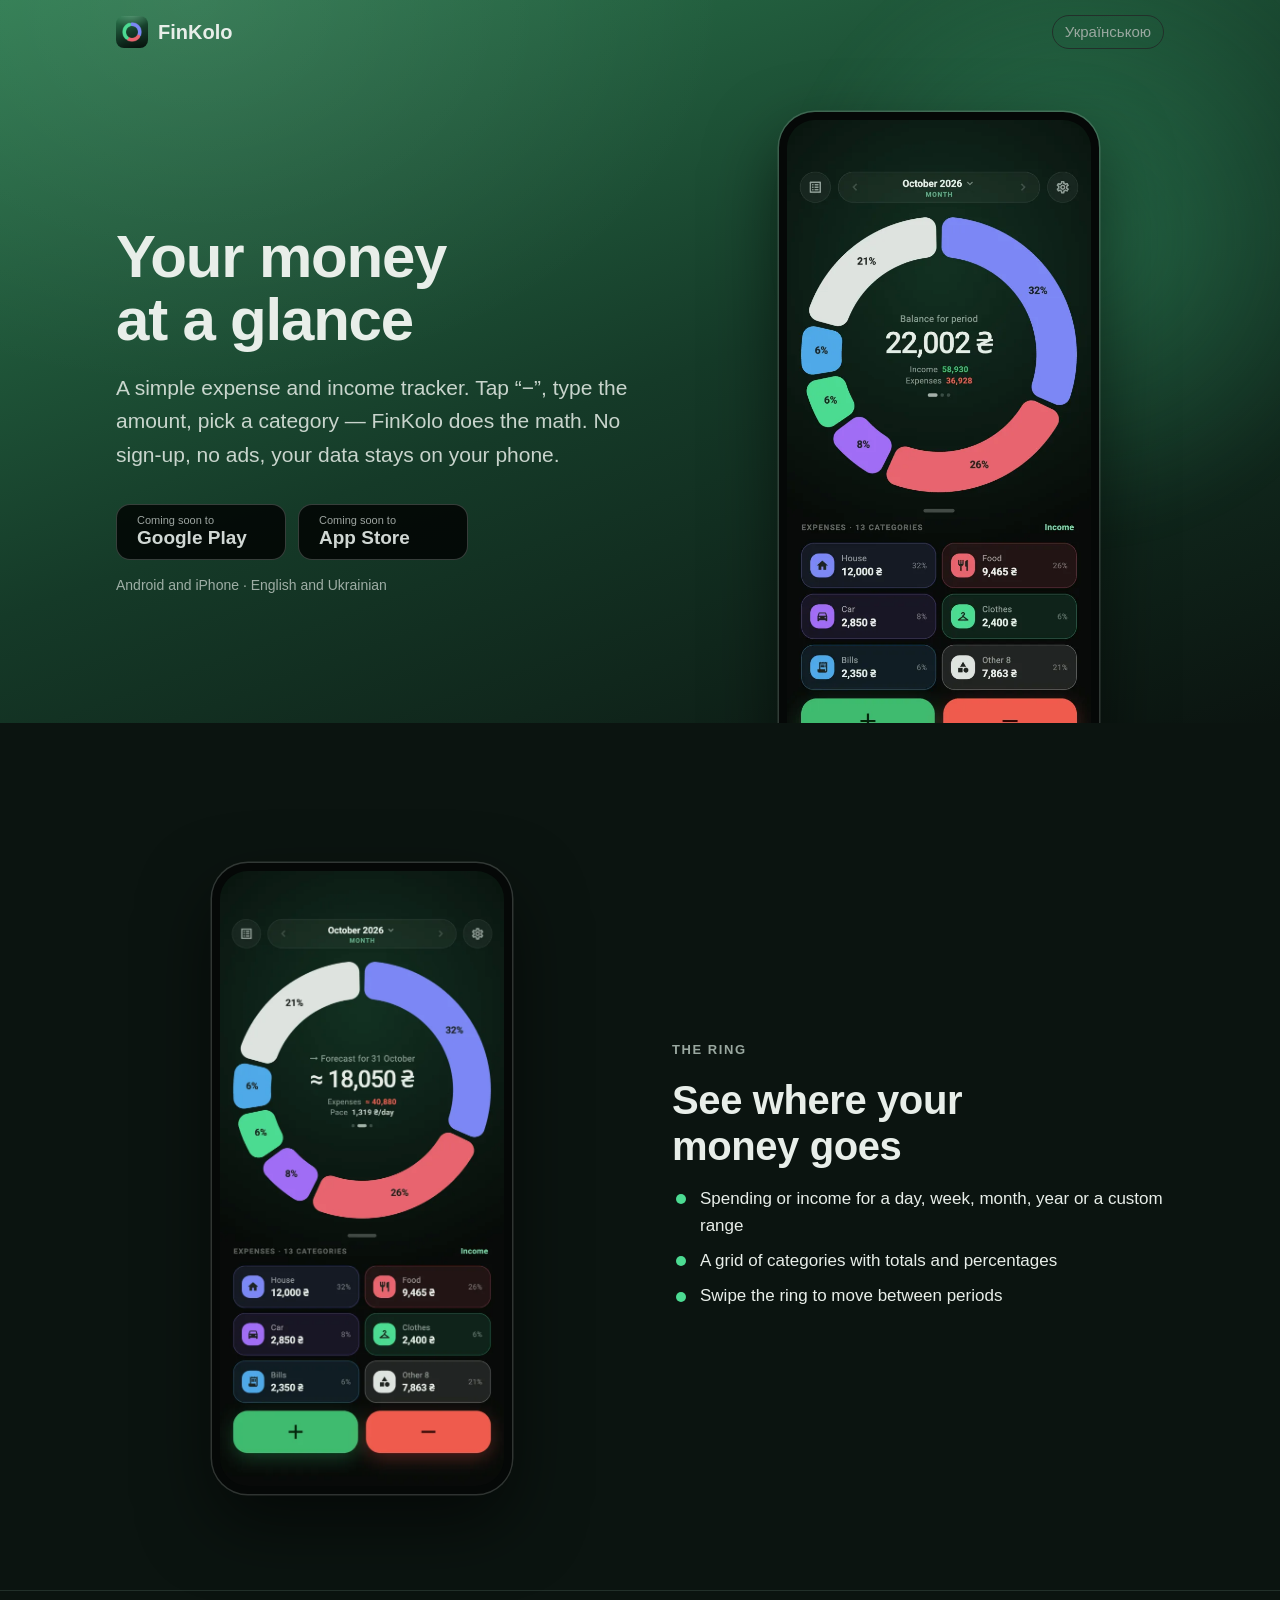
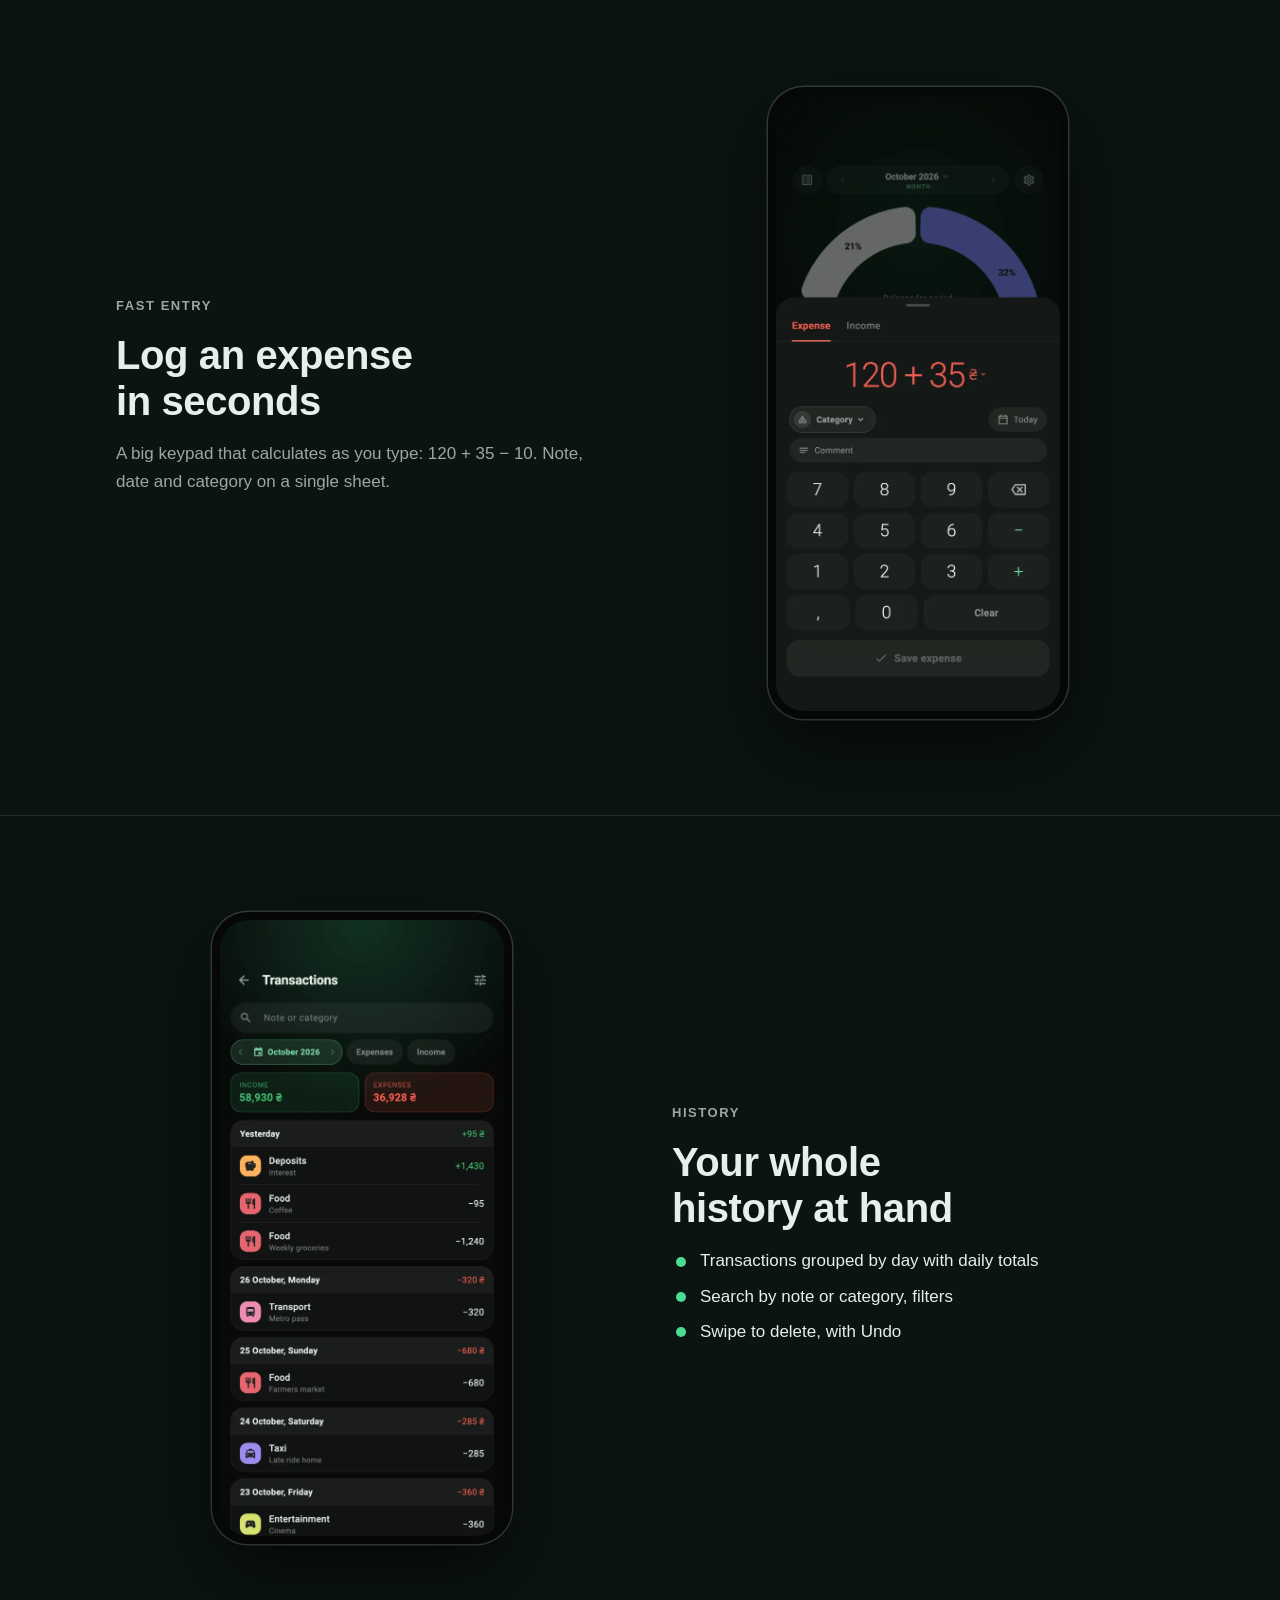
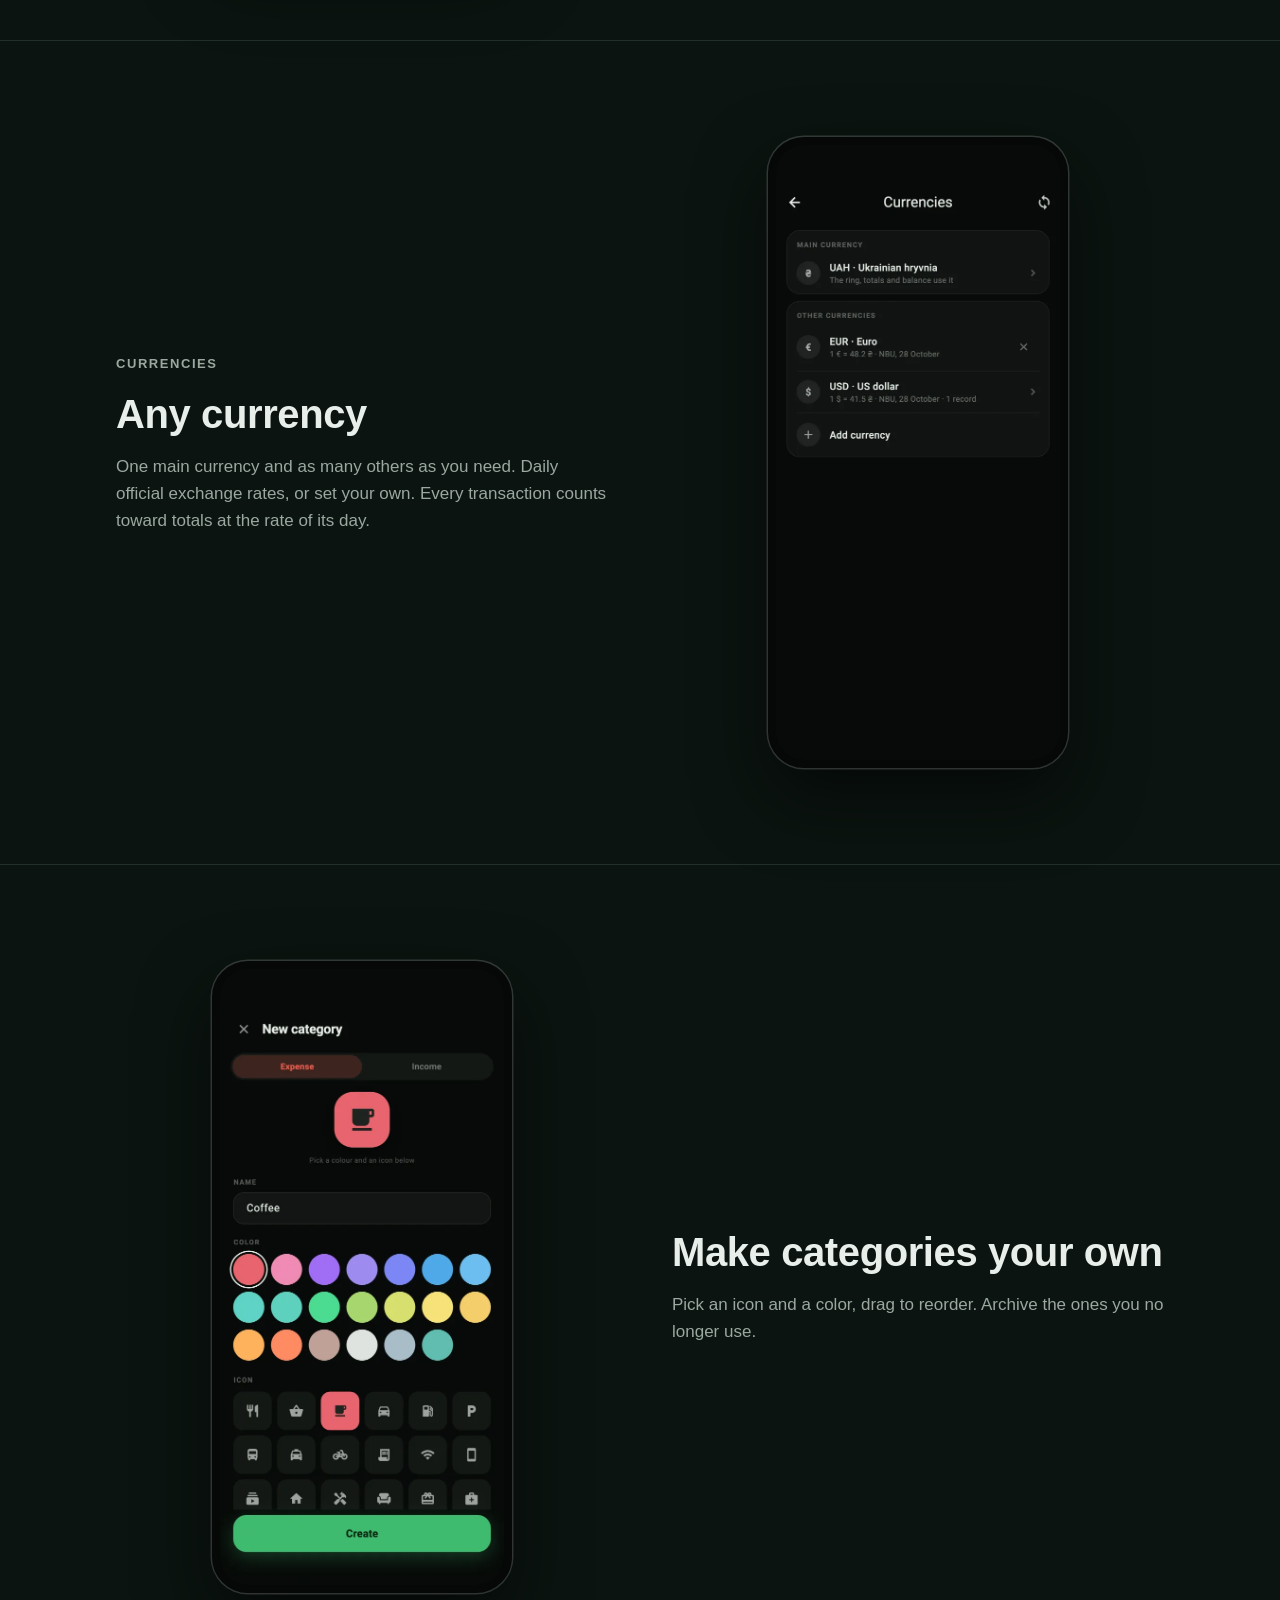
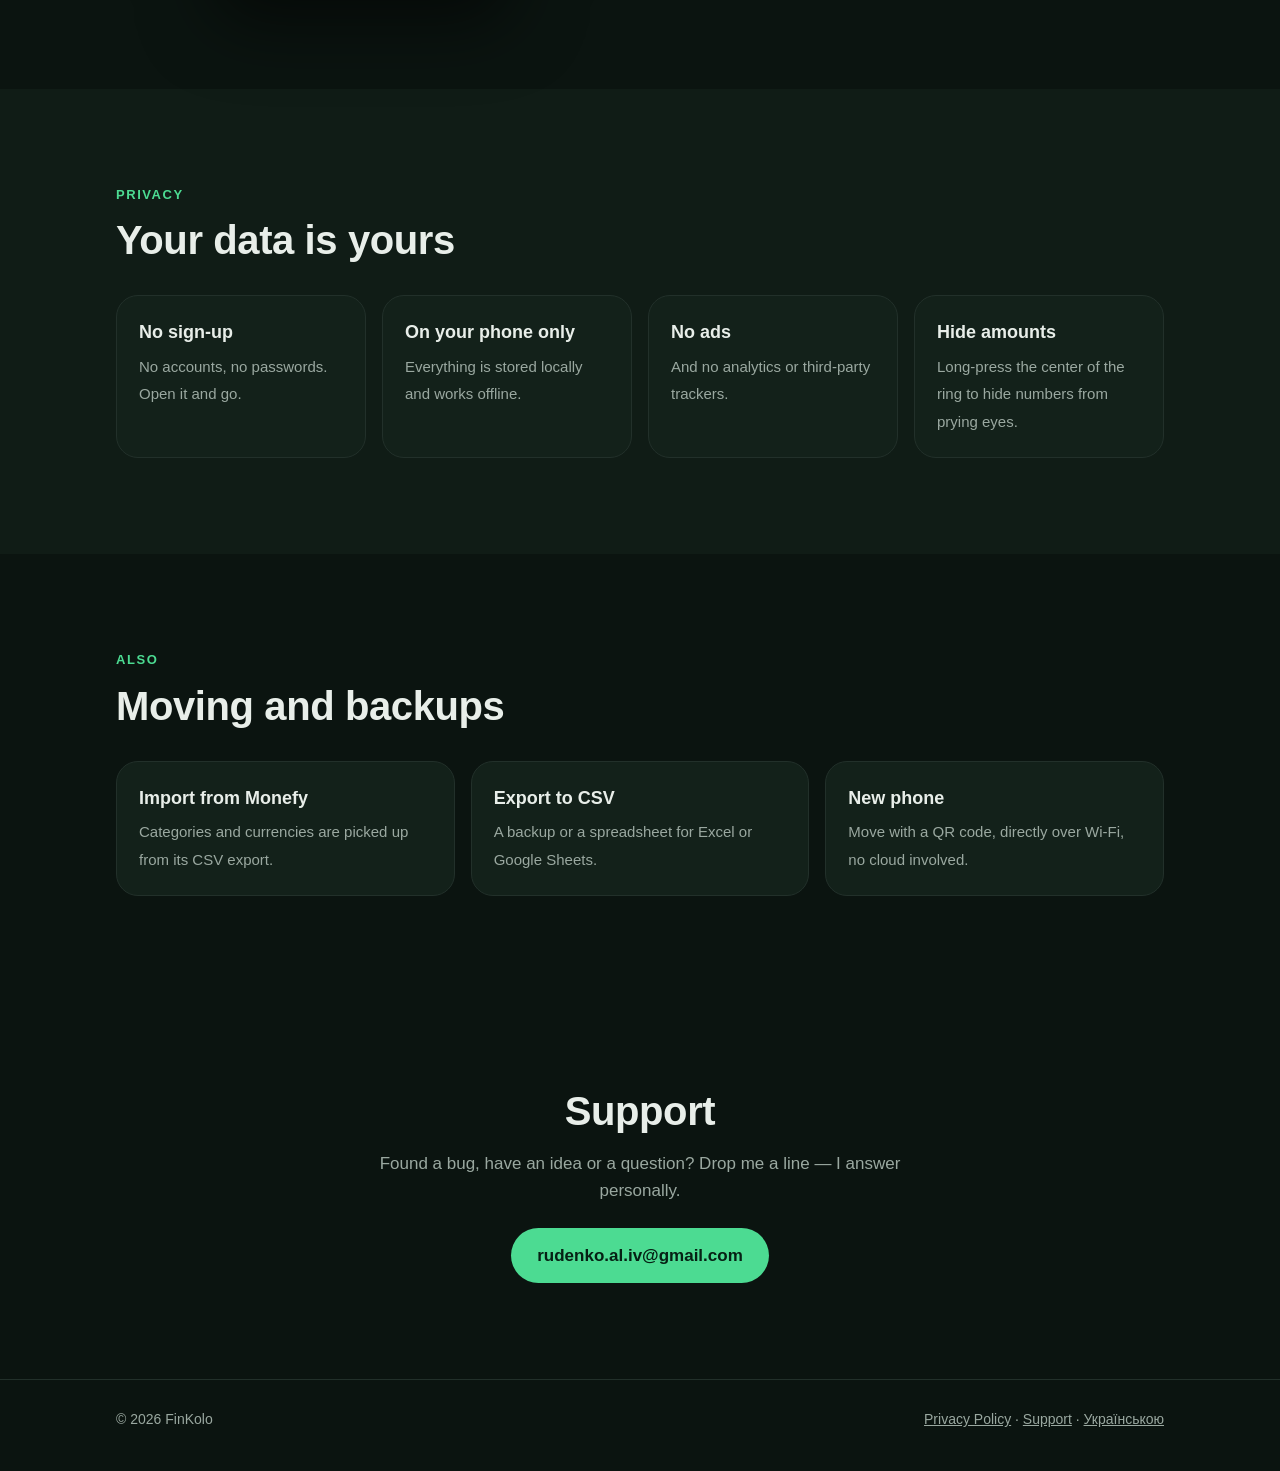
==== en/index.html @ 5a849041 "init" ====
<!doctype html>
<html lang="en">

<head>
  <meta charset="utf-8">
  <meta name="viewport" content="width=device-width, initial-scale=1">
  <title>FinKolo — expense tracker, no sign-up</title>
  <meta name="description"
    content="Your money at a glance. A simple expense and income tracker for Android and iOS: no sign-up, no ads, your data stays on your phone.">
  <meta name="theme-color" content="#153a28">
  <link rel="icon" href="../assets/favicon.png">
  <link rel="apple-touch-icon" href="../assets/icon.png">
  <link rel="alternate" hreflang="uk" href="../">
  <link rel="alternate" hreflang="en" href="./">
  <meta property="og:type" content="website">
  <meta property="og:title" content="FinKolo — Expense Tracker">
  <meta property="og:description" content="Your money at a glance. No sign-up, your data stays on your phone.">
  <meta property="og:image" content="../assets/og_en.jpg">
  <meta name="twitter:card" content="summary_large_image">
  <link rel="stylesheet" href="../assets/style.css">
  <script>document.documentElement.classList.add('js')</script>
  <script src="../assets/site.js" defer></script>
</head>

<body>

  <header class="top">
    <div class="wrap">
      <a class="logo" href="./"><img src="../assets/icon.png" alt="">FinKolo</a>
      <a class="lang" href="../" hreflang="uk" lang="uk">Українською</a>
    </div>
  </header>

  <div class="hero">
    <div class="wrap">
      <div>
        <h1>Your money at&nbsp;a&nbsp;glance</h1>
        <p class="lead">A simple expense and income tracker. Tap “−”, type the amount, pick a category — FinKolo does
          the math. No sign-up, no ads, your data stays on your phone.</p>
        <div class="stores">
          <a class="store" aria-disabled="true"><small>Coming soon to</small><b>Google Play</b></a>
          <a class="store" aria-disabled="true"><small>Coming soon to</small><b>App Store</b></a>
        </div>
        <p class="note">Android and iPhone · English and Ukrainian</p>
      </div>
      <div class="phone"><img src="../assets/shots/en/01_home.webp" width="600" height="1301"
          alt="Home screen: a spending ring for October and a grid of categories"></div>
    </div>
  </div>

  <section class="feature">
    <div class="wrap">
      <div class="text">
        <p class="eyebrow">The ring</p>
        <h2>See where your money goes</h2>
        <ul class="ticks">
          <li>Spending or income for a day, week, month, year or a custom range</li>
          <li>A grid of categories with totals and percentages</li>
          <li>Swipe the ring to move between periods</li>
        </ul>
      </div>
      <div class="phone"><img src="../assets/shots/en/03_forecast.webp" width="600" height="1301"
          alt="Month-end balance forecast in the middle of the ring" loading="lazy"></div>
    </div>
  </section>

  <section class="feature">
    <div class="wrap">
      <div class="text">
        <p class="eyebrow">Fast entry</p>
        <h2>Log an expense in seconds</h2>
        <p>A big keypad that calculates as you type: 120 + 35 − 10. Note, date and category on a single sheet.</p>
      </div>
      <div class="phone"><img src="../assets/shots/en/02_entry.webp" width="600" height="1301"
          alt="Amount entry screen with a built-in calculator" loading="lazy"></div>
    </div>
  </section>

  <section class="feature">
    <div class="wrap">
      <div class="text">
        <p class="eyebrow">History</p>
        <h2>Your whole history at hand</h2>
        <ul class="ticks">
          <li>Transactions grouped by day with daily totals</li>
          <li>Search by note or category, filters</li>
          <li>Swipe to delete, with Undo</li>
        </ul>
      </div>
      <div class="phone"><img src="../assets/shots/en/04_transactions.webp" width="600" height="1301"
          alt="Transaction list grouped by day" loading="lazy"></div>
    </div>
  </section>

  <section class="feature">
    <div class="wrap">
      <div class="text">
        <p class="eyebrow">Currencies</p>
        <h2>Any currency</h2>
        <p>One main currency and as many others as you need. Daily official exchange rates, or set your own. Every
          transaction counts toward totals at the rate of its day.</p>
      </div>
      <div class="phone"><img src="../assets/shots/en/06_currencies.webp" width="600" height="1301"
          alt="Currency list with exchange rates" loading="lazy"></div>
    </div>
  </section>

  <section class="feature">
    <div class="wrap">
      <div class="text">
        <p class="eyebrow">Categories</p>
        <h2>Make categories your own</h2>
        <p>Pick an icon and a color, drag to reorder. Archive the ones you no longer use.</p>
      </div>
      <div class="phone"><img src="../assets/shots/en/07_category_edit.webp" width="600" height="1301"
          alt="Editing a category: icon and color" loading="lazy"></div>
    </div>
  </section>

  <section class="privacy">
    <div class="wrap">
      <p class="eyebrow">Privacy</p>
      <h2>Your data is yours</h2>
      <div class="cards">
        <div class="card"><b>No sign-up</b><span>No accounts, no passwords. Open it and go.</span></div>
        <div class="card"><b>On your phone only</b><span>Everything is stored locally and works offline.</span></div>
        <div class="card"><b>No ads</b><span>And no analytics or third-party trackers.</span></div>
        <div class="card"><b>Hide amounts</b><span>Long-press the center of the ring to hide numbers from prying
            eyes.</span></div>
      </div>
    </div>
  </section>

  <section class="more">
    <div class="wrap">
      <p class="eyebrow">Also</p>
      <h2>Moving and backups</h2>
      <div class="cards">
        <div class="card"><b>Import from Monefy</b><span>Categories and currencies are picked up from its CSV
            export.</span></div>
        <div class="card"><b>Export to CSV</b><span>A backup or a spreadsheet for Excel or Google Sheets.</span></div>
        <div class="card"><b>New phone</b><span>Move with a QR code, directly over Wi‑Fi, no cloud involved.</span>
        </div>
      </div>
    </div>
  </section>

  <section class="support" id="support">
    <div class="wrap">
      <h2>Support</h2>
      <p>Found a bug, have an idea or a question? Drop me a line — I answer personally.</p>
      <a class="btn" href="mailto:rudenko.al.iv@gmail.com">rudenko.al.iv@gmail.com</a>
    </div>
  </section>

  <footer>
    <div class="wrap">
      <span>© 2026 FinKolo</span>
      <span><a href="../privacy/#en">Privacy Policy</a> · <a href="#support">Support</a> · <a href="../" hreflang="uk"
          lang="uk">Українською</a></span>
    </div>
  </footer>

</body>

</html>
---- assets/style.css ----
:root {
  --bg: #0b1410;
  --bg-2: #101c16;
  --fg: #e8eee9;
  --muted: #9aa8a0;
  --accent: #4cdb92;
  --line: #22302a;
  --card: #13211a;
  --radius: 22px;
}

* { box-sizing: border-box; }
html { scroll-behavior: smooth; }
body {
  margin: 0;
  background: var(--bg);
  color: var(--fg);
  font: 17px/1.6 -apple-system, BlinkMacSystemFont, "Segoe UI", Roboto, sans-serif;
  -webkit-font-smoothing: antialiased;
}
img { display: block; max-width: 100%; }
a { color: var(--accent); }
.wrap { max-width: 1080px; margin: 0 auto; padding: 0 16px; }

/* Шапка */
header.top { position: absolute; inset: 0 0 auto; z-index: 2; }
header.top .wrap { display: flex; align-items: center; justify-content: space-between; height: 64px; }
.logo { display: flex; align-items: center; gap: 10px; color: var(--fg); text-decoration: none; font-weight: 800; font-size: 20px; }
.logo img { width: 32px; height: 32px; border-radius: 8px; }
.lang { color: var(--muted); font-size: 15px; text-decoration: none; border: 1px solid var(--line); border-radius: 999px; padding: 4px 12px; }
.lang:hover { color: var(--fg); }

/* Hero */
.hero {
  position: relative;
  overflow: hidden;
  padding: 112px 0 0;
  background:
    radial-gradient(70% 90% at 15% 0%, rgba(255,255,255,.08), transparent 60%),
    linear-gradient(160deg, #2c7a4f 0%, #153a28 52%, var(--bg) 100%);
}
.hero .wrap { display: grid; grid-template-columns: 1.1fr .9fr; gap: 48px; align-items: center; }
.hero h1 { font-size: clamp(36px, 6vw, 60px); line-height: 1.05; letter-spacing: -.02em; margin: 0 0 20px; text-wrap: balance; }
.hero .lead { font-size: clamp(18px, 2.2vw, 21px); color: rgba(232,238,233,.85); margin: 0 0 32px; max-width: 30em; }
.hero .phone { justify-self: center; width: min(320px, 78vw); margin-bottom: -64px; }

.stores { display: flex; flex-wrap: wrap; gap: 12px; }
.store {
  display: inline-flex; flex-direction: column; justify-content: center;
  min-width: 170px; height: 56px; padding: 0 20px;
  border-radius: 14px; background: #000; color: #fff; text-decoration: none;
  border: 1px solid rgba(255,255,255,.25); line-height: 1.15;
}
.store small { font-size: 11px; opacity: .75; }
.store b { font-size: 19px; font-weight: 600; }
.store[aria-disabled="true"] { cursor: default; opacity: .8; }
.note { margin-top: 14px; font-size: 14px; color: rgba(232,238,233,.65); }

/* Рамка телефона */
.phone {
  border-radius: 36px;
  border: 8px solid #050807;
  box-shadow: 0 0 0 1.5px rgba(255,255,255,.16), 0 30px 70px rgba(0,0,0,.55);
  overflow: hidden;
  background: #050807;
}
.phone img { width: 100%; height: auto; aspect-ratio: 1290 / 2796; }

/* Фічі */
section { padding: 96px 0; }
.hero + section { padding-top: 140px; }
.feature .wrap { display: grid; grid-template-columns: 1fr 1fr; gap: 64px; align-items: center; }
.feature:nth-of-type(odd) .text { order: 2; }
.feature .phone { width: min(300px, 74vw); justify-self: center; }
.feature + .feature { border-top: 1px solid var(--line); }
.eyebrow { color: var(--accent); font-weight: 700; font-size: 13px; letter-spacing: .12em; text-transform: uppercase; margin: 0 0 12px; }
h2 { font-size: clamp(28px, 4vw, 40px); line-height: 1.15; letter-spacing: -.01em; margin: 0 0 16px; text-wrap: balance; }
.text p { color: var(--muted); margin: 0 0 16px; }
ul.ticks { list-style: none; padding: 0; margin: 0; }
ul.ticks li { position: relative; padding-left: 28px; margin: 8px 0; }
ul.ticks li::before { content: ""; position: absolute; left: 4px; top: .55em; width: 10px; height: 10px; border-radius: 50%; background: var(--accent); }

/* Приватність */
.privacy { background: var(--bg-2); }
.cards { display: grid; grid-template-columns: repeat(4, 1fr); gap: 16px; margin-top: 32px; }
.card { background: var(--card); border: 1px solid var(--line); border-radius: var(--radius); padding: 22px; }
.card b { display: block; font-size: 18px; margin-bottom: 6px; }
.card span { color: var(--muted); font-size: 15px; }

/* Ще */
.more .cards { grid-template-columns: repeat(3, 1fr); }

/* Підтримка */
.support { text-align: center; }
.support p { color: var(--muted); max-width: 34em; margin: 0 auto 24px; }
.btn { display: inline-block; padding: 14px 26px; border-radius: 999px; background: var(--accent); color: #062014; font-weight: 700; text-decoration: none; }

footer { border-top: 1px solid var(--line); padding: 28px 0 40px; color: var(--muted); font-size: 14px; }
footer .wrap { display: flex; flex-wrap: wrap; gap: 8px 24px; justify-content: space-between; }
footer a { color: var(--muted); }

@media (max-width: 820px) {
  .hero { padding-top: 96px; }
  .hero .wrap, .feature .wrap { grid-template-columns: 1fr; gap: 40px; }
  .hero .wrap { text-align: center; }
  .hero .lead { margin-inline: auto; }
  .stores { justify-content: center; }
  .feature:nth-of-type(odd) .text { order: 0; }
  section { padding: 72px 0; }
  .cards, .more .cards { grid-template-columns: 1fr 1fr; }
}
@media (max-width: 480px) {
  .cards, .more .cards { grid-template-columns: 1fr; }
  .store { flex: 1 1 100%; }
}

/* ---------- Анімації ---------- */

/* Світіння, що повільно пливе за hero */
.hero::before {
  content: "";
  position: absolute;
  width: 640px; height: 640px;
  right: -120px; top: -80px;
  border-radius: 50%;
  background: radial-gradient(circle, rgba(76,219,146,.28), transparent 65%);
  filter: blur(20px);
  animation: glow 14s ease-in-out infinite alternate;
  pointer-events: none;
}
.hero .wrap { position: relative; }
@keyframes glow {
  from { transform: translate(0, 0) scale(1); }
  to   { transform: translate(-180px, 120px) scale(1.2); }
}

/* Поява hero при завантаженні */
.hero h1, .hero .lead, .hero .stores, .hero .note, .hero .phone {
  animation: rise .9s cubic-bezier(.2,.7,.2,1) both;
}
.hero .lead   { animation-delay: .12s; }
.hero .stores { animation-delay: .24s; }
.hero .note   { animation-delay: .32s; }
.hero .phone  { animation: rise-phone 1.1s .15s cubic-bezier(.2,.7,.2,1) both, float 6s 1.3s ease-in-out infinite; }
@keyframes rise { from { opacity: 0; transform: translateY(24px); } }
@keyframes rise-phone { from { opacity: 0; transform: translateY(80px) rotate(4deg); } }
@keyframes float {
  0%, 100% { transform: translateY(0); }
  50%      { transform: translateY(-12px); }
}

/* Знімки в hero змінюють один одного */
.hero .phone { position: relative; }
.hero .phone img + img { position: absolute; inset: 0; }
.hero .phone img { transition: opacity .9s ease; }
.hero .phone img.off { opacity: 0; }

/* Кнопки */
.store, .btn, .card { transition: transform .25s ease, border-color .25s ease, box-shadow .25s ease; }
.store:not([aria-disabled="true"]):hover, .btn:hover { transform: translateY(-2px); }
.btn:hover { box-shadow: 0 10px 30px rgba(76,219,146,.3); }
.card:hover { transform: translateY(-4px); border-color: rgba(76,219,146,.4); }

/* Поява при прокручуванні (класи ставить site.js) */
.js .reveal {
  opacity: 0;
  transform: translateY(36px);
  transition: opacity .8s cubic-bezier(.2,.7,.2,1), transform .8s cubic-bezier(.2,.7,.2,1);
  transition-delay: calc(var(--i, 0) * 90ms);
}
.js .feature .phone.reveal:not(.in) { transform: translateY(60px) rotate(var(--tilt, -4deg)) scale(.94); }
.js .feature:nth-of-type(even) .phone.reveal { --tilt: 4deg; }
.js .reveal.in { opacity: 1; transform: none; }
.js .reveal.in.card:hover { transform: translateY(-4px); transition-delay: 0s; }

@media (prefers-reduced-motion: reduce) {
  *, *::before { animation: none !important; transition: none !important; }
  .js .reveal { opacity: 1; }
  .js .reveal, .js .feature .phone.reveal:not(.in) { transform: none; }
}
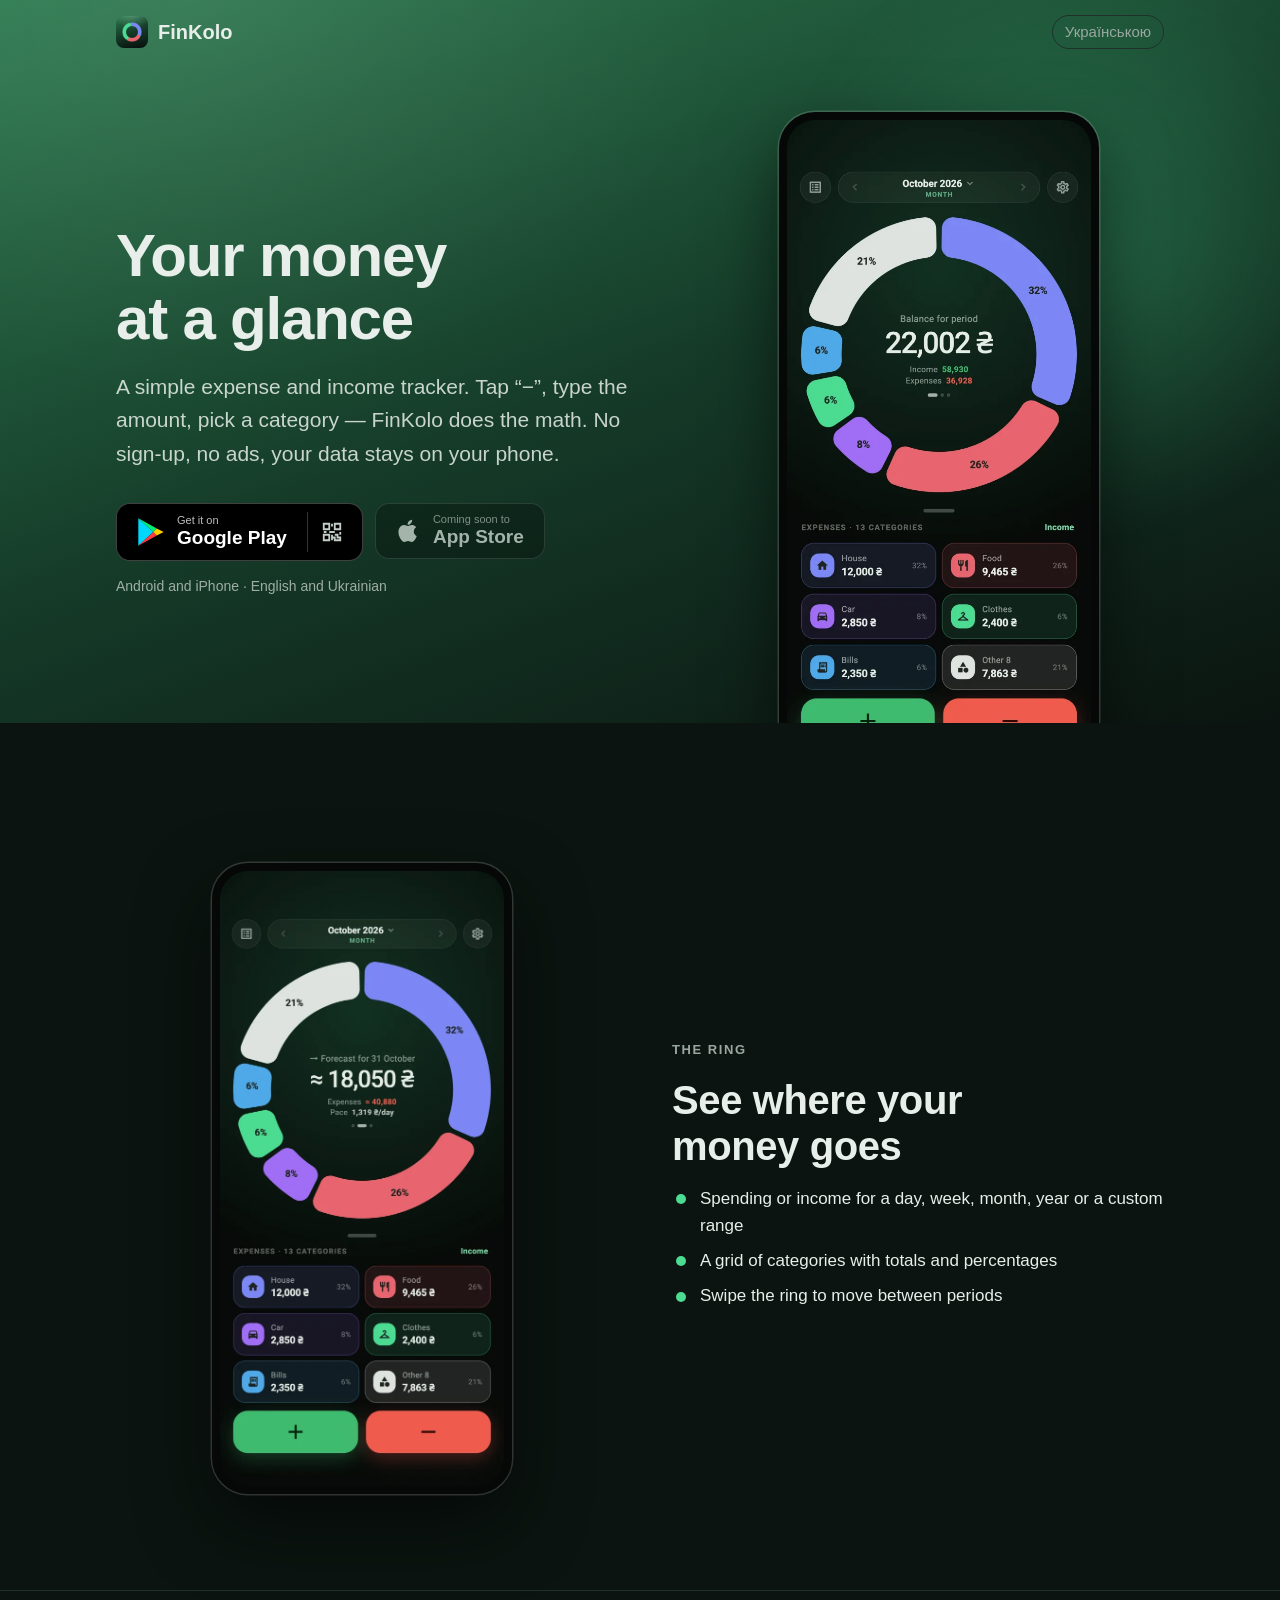
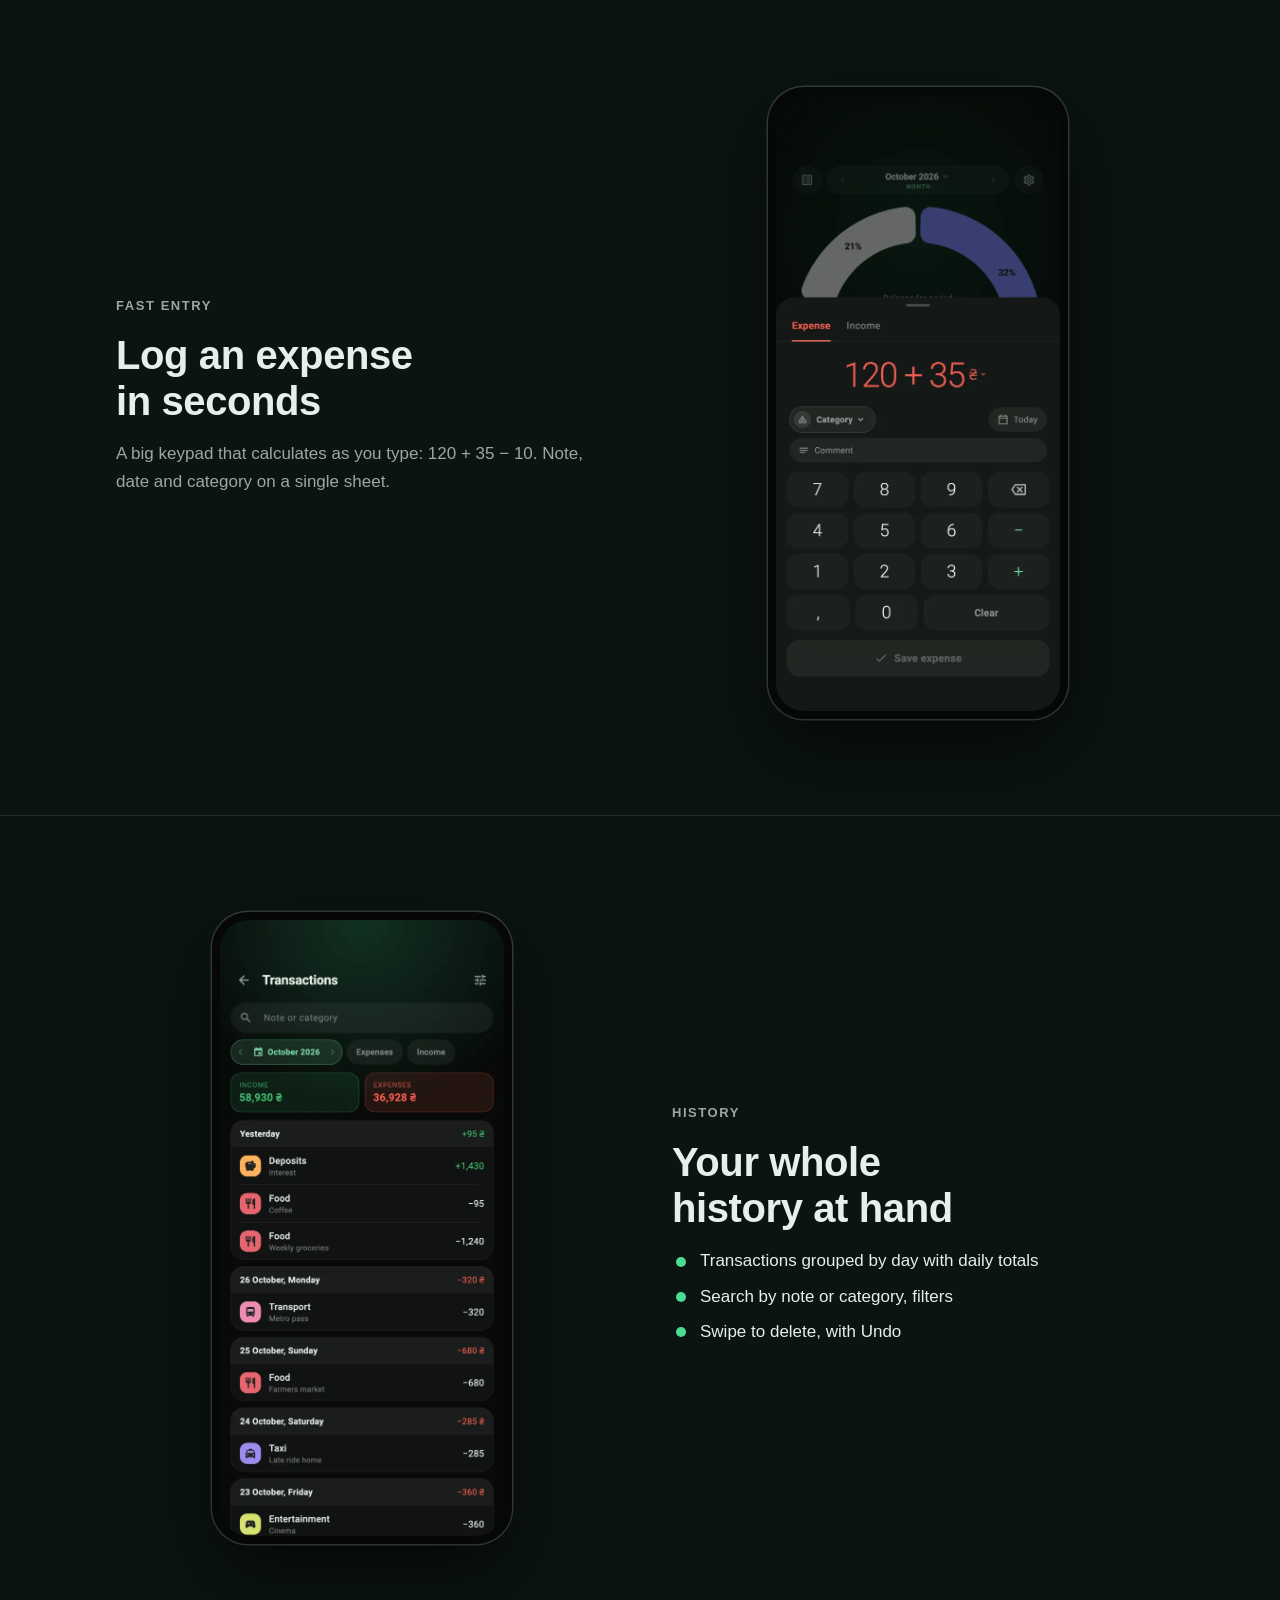
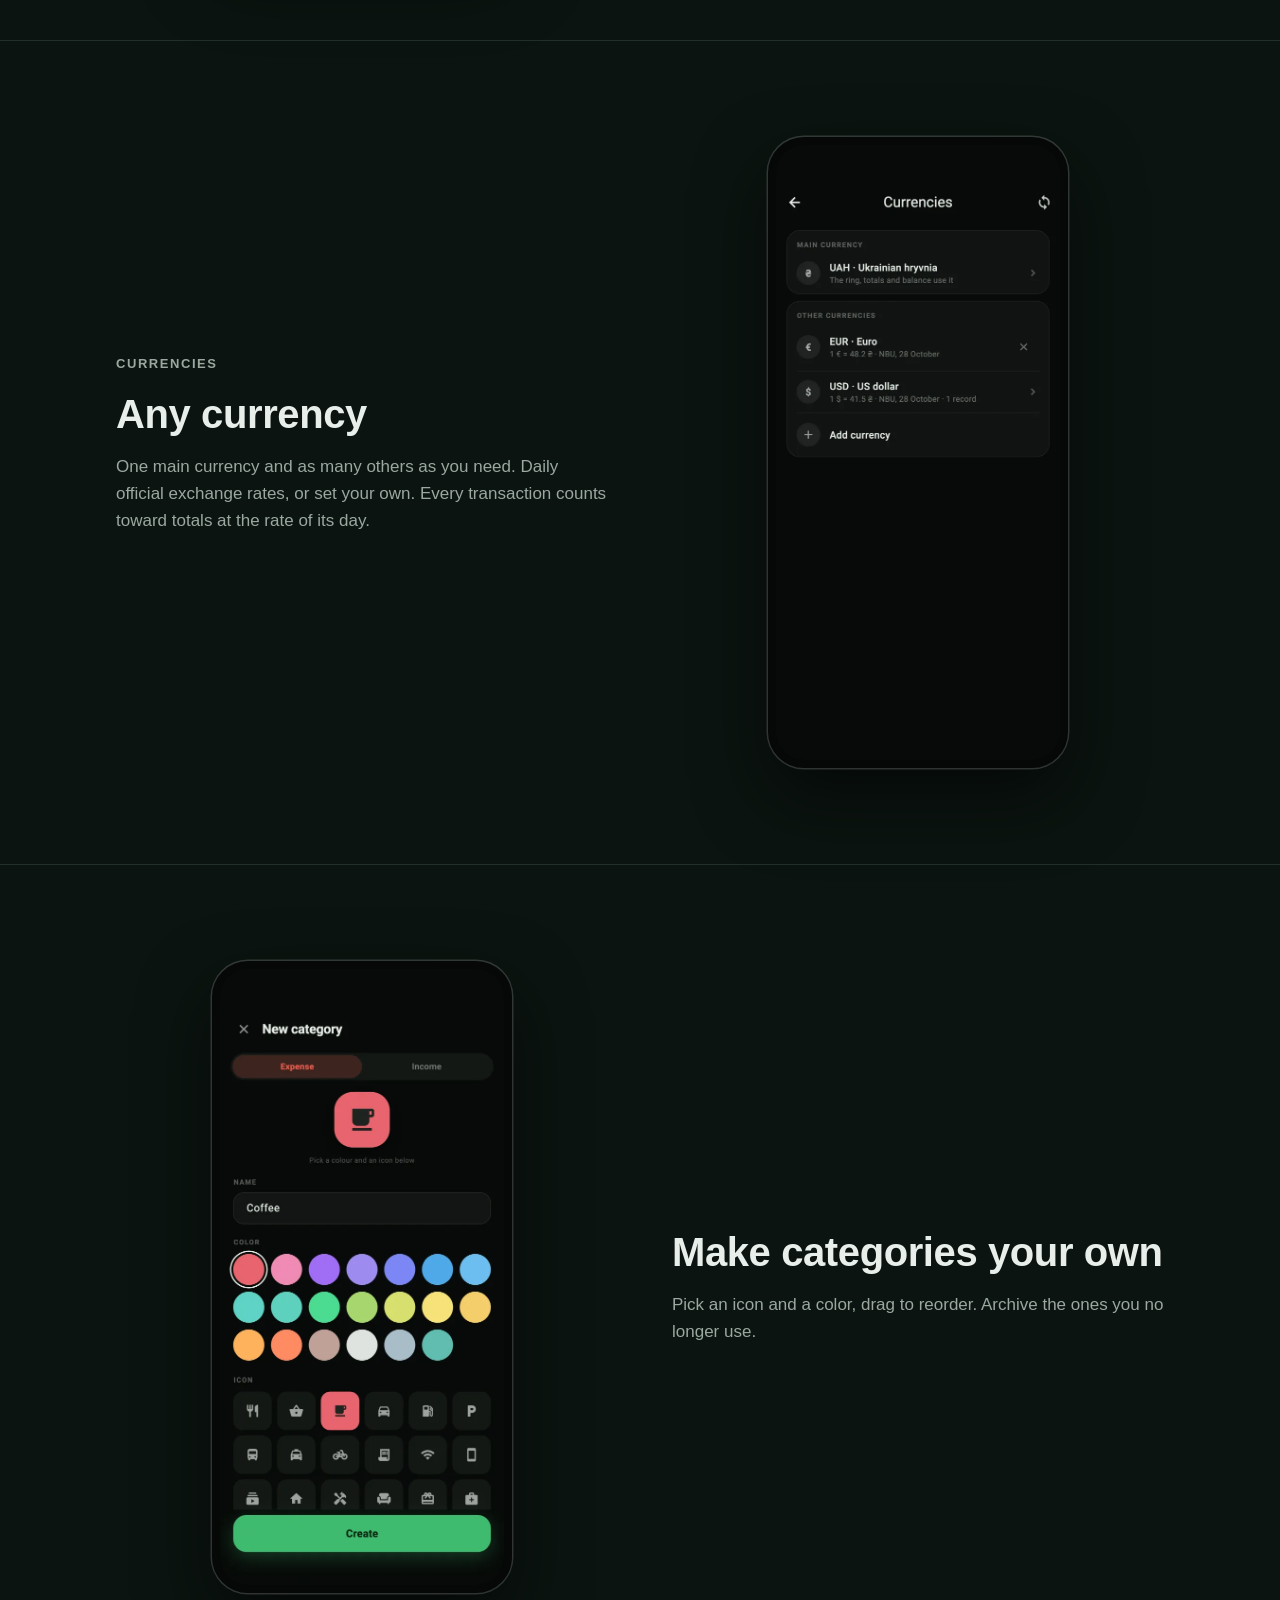
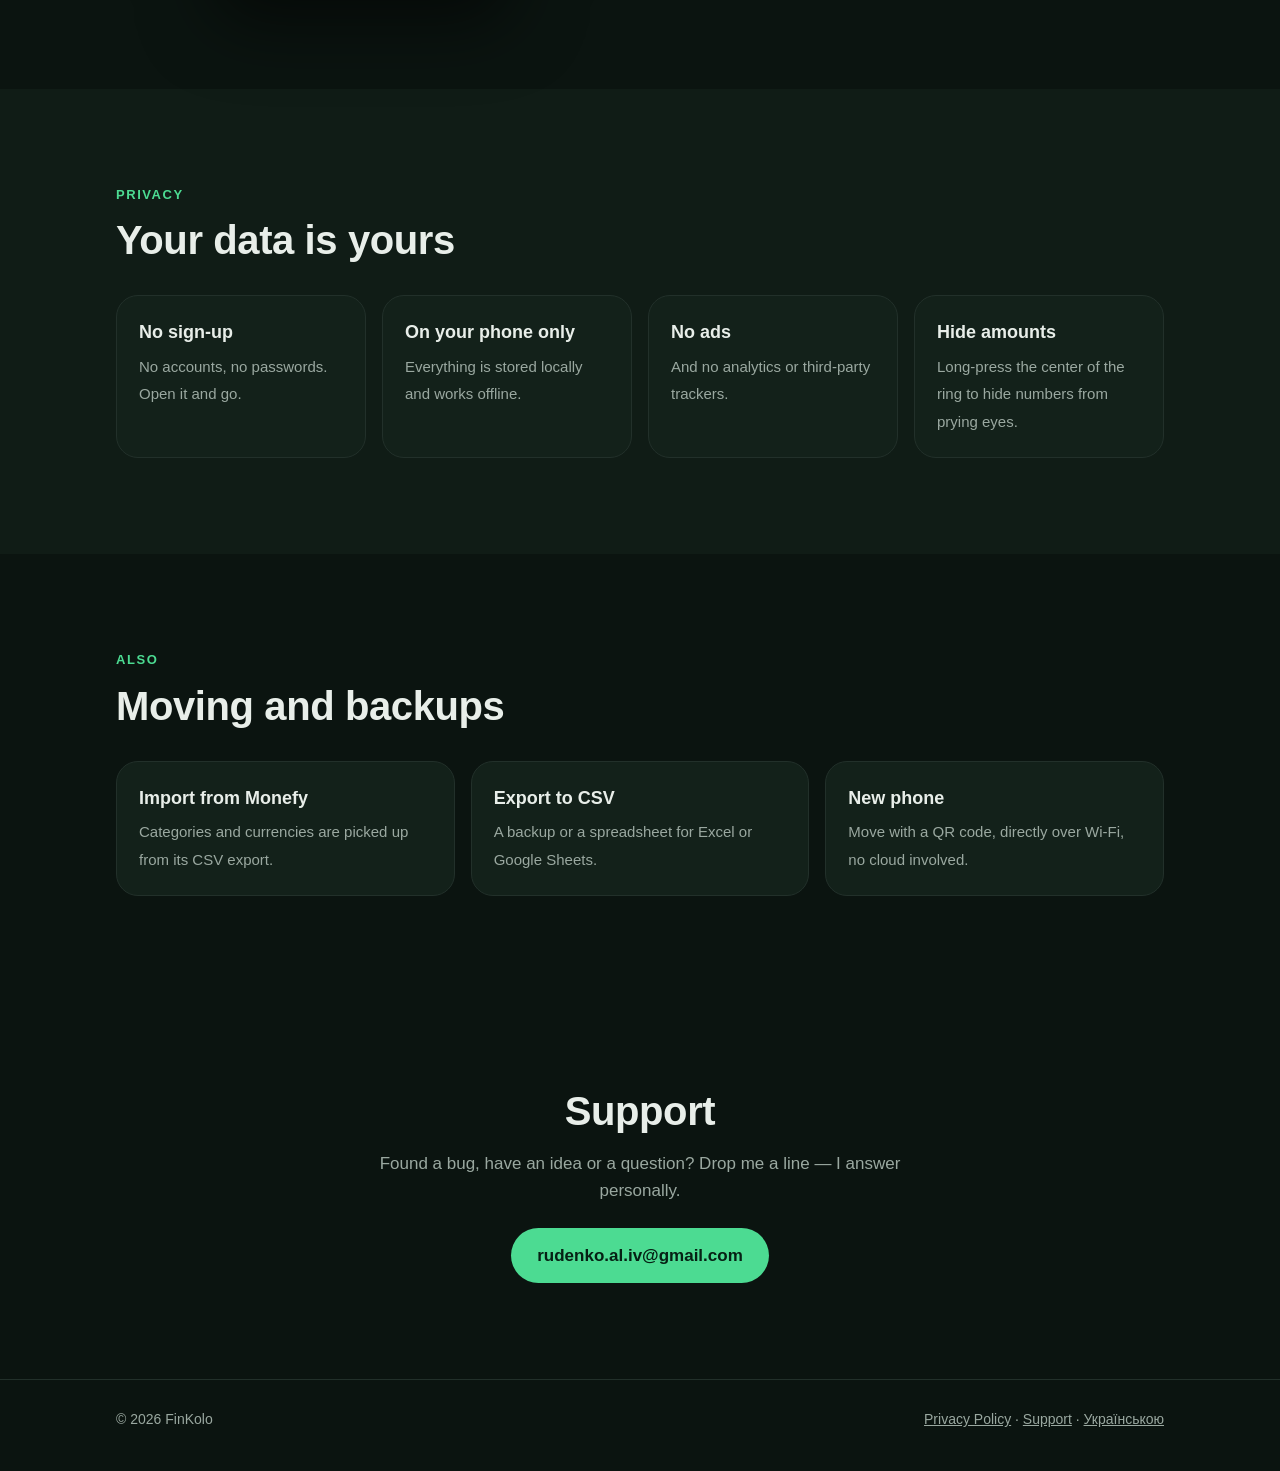
==== commit 4d199e24: "update buttons" ====
--- a/en/index.html
+++ b/en/index.html
@@ -38,8 +38,19 @@
         <p class="lead">A simple expense and income tracker. Tap “−”, type the amount, pick a category — FinKolo does
           the math. No sign-up, no ads, your data stays on your phone.</p>
         <div class="stores">
-          <a class="store" aria-disabled="true"><small>Coming soon to</small><b>Google Play</b></a>
-          <a class="store" aria-disabled="true"><small>Coming soon to</small><b>App Store</b></a>
+          <div class="play-group">
+            <a class="store store-play" href="https://play.google.com/store/apps/details?id=com.st18apps.finkolo"><img src="../assets/google-play.svg" width="28" height="30" alt=""><span><small>Get it on</small><b>Google Play</b></span></a>
+            <button class="qr-trigger" type="button" popovertarget="google-play-qr" aria-label="Show Google Play QR code" title="Show Google Play QR code"><svg width="22" height="22" viewBox="0 0 24 24" fill="none" stroke="currentColor" stroke-width="2" aria-hidden="true" focusable="false"><path d="M3 3h6v6H3zM15 3h6v6h-6zM3 15h6v6H3z"/><path d="M15 15h3v3h3v3h-6v-3h-3v-3M21 12v3M12 3v3M3 12h3M9 12h6M12 21v-3"/></svg></button>
+          </div>
+          <span class="store store-apple" aria-disabled="true"><svg width="25" height="30" viewBox="0 0 24 24" fill="currentColor" aria-hidden="true" focusable="false"><path d="M17.05 12.54c.03 3.23 2.83 4.3 2.86 4.31-.02.08-.45 1.54-1.48 3.05-.9 1.3-1.83 2.6-3.3 2.63-1.44.03-1.9-.85-3.55-.85s-2.16.82-3.53.88c-1.42.05-2.5-1.42-3.4-2.72C2.8 17.17 1.4 12.3 3.3 9c.94-1.64 2.63-2.68 4.47-2.71 1.4-.03 2.72.94 3.57.94.85 0 2.45-1.16 4.13-.99.7.03 2.66.28 3.92 2.12-.1.06-2.34 1.36-2.32 4.18ZM14.34 4.48c.75-.9 1.26-2.15 1.12-3.4-1.08.04-2.4.72-3.17 1.62-.7.8-1.32 2.08-1.15 3.3 1.2.1 2.43-.61 3.2-1.52Z"/></svg><span><small>Coming soon to</small><b>App Store</b></span></span>
+        </div>
+        <div class="qr-panel" id="google-play-qr" popover="auto" role="dialog" aria-labelledby="qr-title">
+          <button class="qr-close" type="button" popovertarget="google-play-qr" popovertargetaction="hide" aria-label="Close">×</button>
+            <strong id="qr-title">Download FinKolo</strong>
+            <img src="../assets/google-play-qr.svg" width="240" height="240" alt="QR code: Google Play — FinKolo">
+            <p>Scan with your Android phone camera to open Google Play.</p>
+            <a href="https://play.google.com/store/apps/details?id=com.st18apps.finkolo">Google Play</a>
+
         </div>
         <p class="note">Android and iPhone · English and Ukrainian</p>
       </div>
@@ -163,4 +174,4 @@
 
 </body>
 
-</html>+</html>
--- a/assets/style.css
+++ b/assets/style.css
@@ -178,3 +178,28 @@
   .js .reveal { opacity: 1; }
   .js .reveal, .js .feature .phone.reveal:not(.in) { transform: none; }
 }
+
+/* Store buttons and QR popover */
+.play-group { display: inline-flex; align-items: center; background: #000; border: 1px solid rgba(255,255,255,.25); border-radius: 14px; }
+.store-play, .store-apple { flex-direction: row; align-items: center; gap: 12px; }
+.store-play span, .store-apple span { display: flex; flex-direction: column; text-align: left; }
+.store-play img, .store-apple svg { flex-shrink: 0; }
+.play-group .store-play { border: 0; min-width: 0; }
+.play-group .store-play:hover { transform: none; background: #151515; }
+.store-apple[aria-disabled="true"] { background: rgba(0,0,0,.28); color: #a5b4ab; opacity: 1; border-color: rgba(255,255,255,.12); }
+.qr-trigger { display: inline-flex; align-items: center; justify-content: center; width: 50px; height: 40px; padding: 0; margin-right: 5px; border: 0; border-left: 1px solid #353535; border-radius: 0 9px 9px 0; background: transparent; color: #c3cec7; cursor: pointer; }
+.qr-trigger:hover { color: var(--accent); background: #152019; }
+.qr-trigger:focus-visible, .store-play:focus-visible, .qr-close:focus-visible { outline: 2px solid var(--accent); outline-offset: 3px; }
+.qr-panel { position: fixed; inset: 0; margin: auto; padding: 28px 24px 24px; width: min(320px, calc(100vw - 32px)); max-height: calc(100dvh - 32px); overflow: auto; border: 1px solid #355342; border-radius: 22px; background: var(--bg-2); color: var(--fg); text-align: center; box-shadow: 0 24px 80px #0009; }
+.qr-panel::backdrop { background: #0008; }
+.qr-panel strong { display: block; padding: 0 16px; }
+.qr-panel img { margin: 20px auto 16px; background: white; height: auto; border-radius: 10px; }
+.qr-panel p { margin: 0 0 12px; color: var(--muted); font-size: 15px; }
+.qr-close { position: absolute; top: 4px; right: 4px; width: 36px; height: 36px; border: 0; border-radius: 50%; background: transparent; color: var(--muted); font: 26px/1 sans-serif; cursor: pointer; }
+.qr-close:hover { color: var(--fg); background: #ffffff0d; }
+@media (max-width: 480px) {
+  .qr-trigger { display: none; }
+  .play-group { flex: 1 1 100%; }
+  .play-group .store-play { width: 100%; }
+}
+@supports not selector(:popover-open) { .qr-trigger, .qr-panel { display: none; } }
